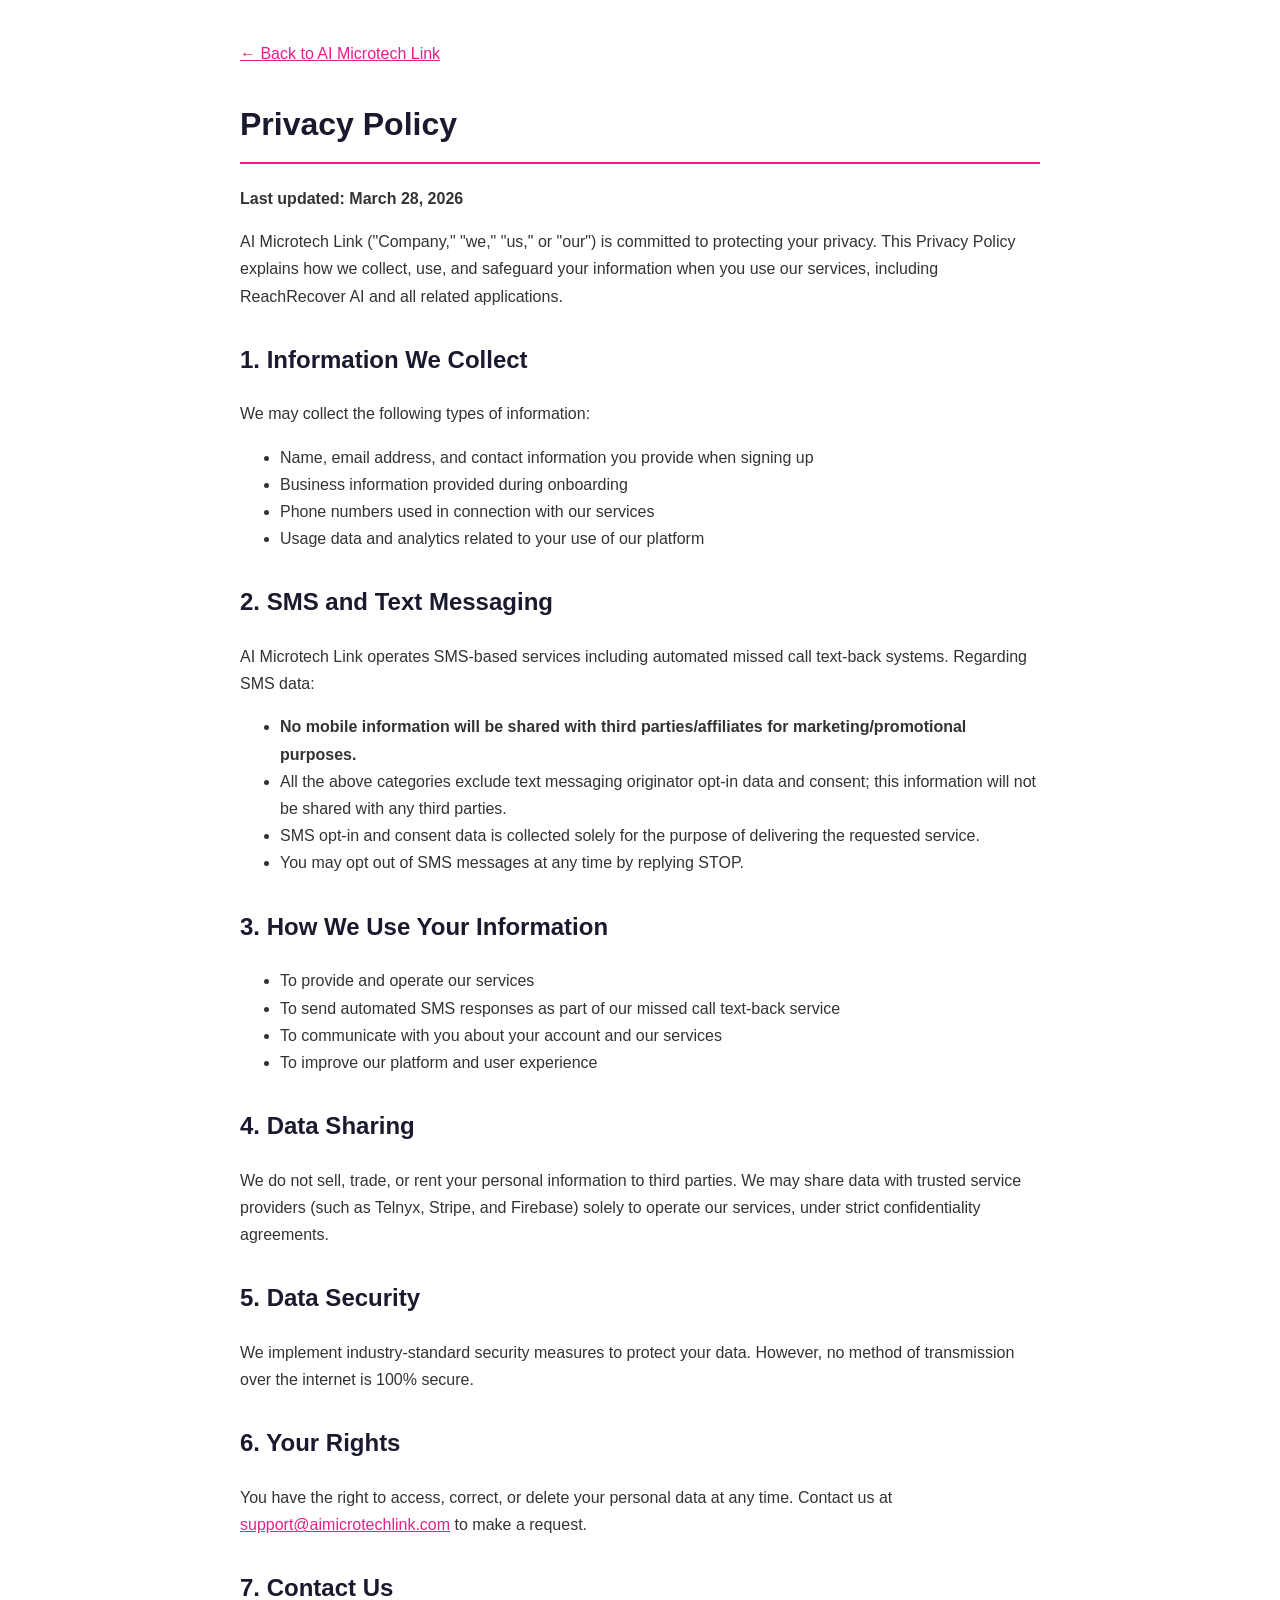
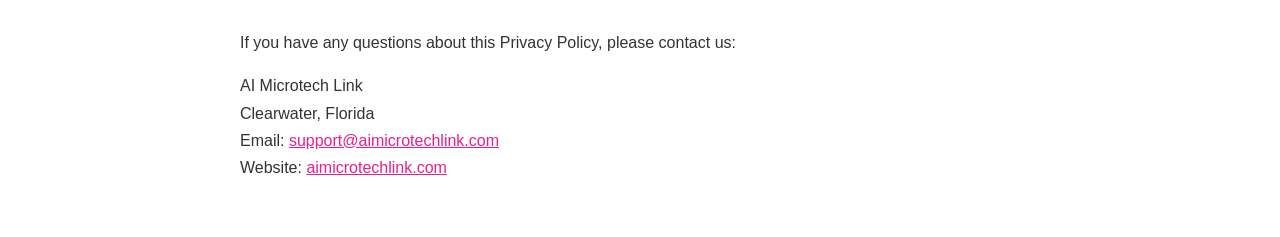
==== privacy-policy.html @ d42d4efc "Add privacy policy and terms pages for 10DLC compliance Co-Authored-By: Claude Sonnet 4.6 <noreply@a" ====
<!doctype html>
<html lang="en">
<head>
  <meta charset="UTF-8" />
  <meta name="viewport" content="width=device-width, initial-scale=1.0" />
  <title>Privacy Policy | AI Microtech Link</title>
  <meta name="description" content="Privacy Policy for AI Microtech Link and its services." />
  <link rel="canonical" href="https://aimicrotechlink.com/privacy-policy" />
  <style>
    body { font-family: Arial, sans-serif; max-width: 800px; margin: 0 auto; padding: 40px 20px; color: #333; line-height: 1.7; }
    h1 { color: #1a1a2e; border-bottom: 2px solid #e91e8c; padding-bottom: 10px; }
    h2 { color: #1a1a2e; margin-top: 30px; }
    a { color: #e91e8c; }
    .back { margin-bottom: 30px; }
  </style>
</head>
<body>
  <div class="back"><a href="/">&larr; Back to AI Microtech Link</a></div>
  <h1>Privacy Policy</h1>
  <p><strong>Last updated: March 28, 2026</strong></p>

  <p>AI Microtech Link ("Company," "we," "us," or "our") is committed to protecting your privacy. This Privacy Policy explains how we collect, use, and safeguard your information when you use our services, including ReachRecover AI and all related applications.</p>

  <h2>1. Information We Collect</h2>
  <p>We may collect the following types of information:</p>
  <ul>
    <li>Name, email address, and contact information you provide when signing up</li>
    <li>Business information provided during onboarding</li>
    <li>Phone numbers used in connection with our services</li>
    <li>Usage data and analytics related to your use of our platform</li>
  </ul>

  <h2>2. SMS and Text Messaging</h2>
  <p>AI Microtech Link operates SMS-based services including automated missed call text-back systems. Regarding SMS data:</p>
  <ul>
    <li><strong>No mobile information will be shared with third parties/affiliates for marketing/promotional purposes.</strong></li>
    <li>All the above categories exclude text messaging originator opt-in data and consent; this information will not be shared with any third parties.</li>
    <li>SMS opt-in and consent data is collected solely for the purpose of delivering the requested service.</li>
    <li>You may opt out of SMS messages at any time by replying STOP.</li>
  </ul>

  <h2>3. How We Use Your Information</h2>
  <ul>
    <li>To provide and operate our services</li>
    <li>To send automated SMS responses as part of our missed call text-back service</li>
    <li>To communicate with you about your account and our services</li>
    <li>To improve our platform and user experience</li>
  </ul>

  <h2>4. Data Sharing</h2>
  <p>We do not sell, trade, or rent your personal information to third parties. We may share data with trusted service providers (such as Telnyx, Stripe, and Firebase) solely to operate our services, under strict confidentiality agreements.</p>

  <h2>5. Data Security</h2>
  <p>We implement industry-standard security measures to protect your data. However, no method of transmission over the internet is 100% secure.</p>

  <h2>6. Your Rights</h2>
  <p>You have the right to access, correct, or delete your personal data at any time. Contact us at <a href="mailto:support@aimicrotechlink.com">support@aimicrotechlink.com</a> to make a request.</p>

  <h2>7. Contact Us</h2>
  <p>If you have any questions about this Privacy Policy, please contact us:</p>
  <p>
    AI Microtech Link<br>
    Clearwater, Florida<br>
    Email: <a href="mailto:support@aimicrotechlink.com">support@aimicrotechlink.com</a><br>
    Website: <a href="https://aimicrotechlink.com">aimicrotechlink.com</a>
  </p>
</body>
</html>
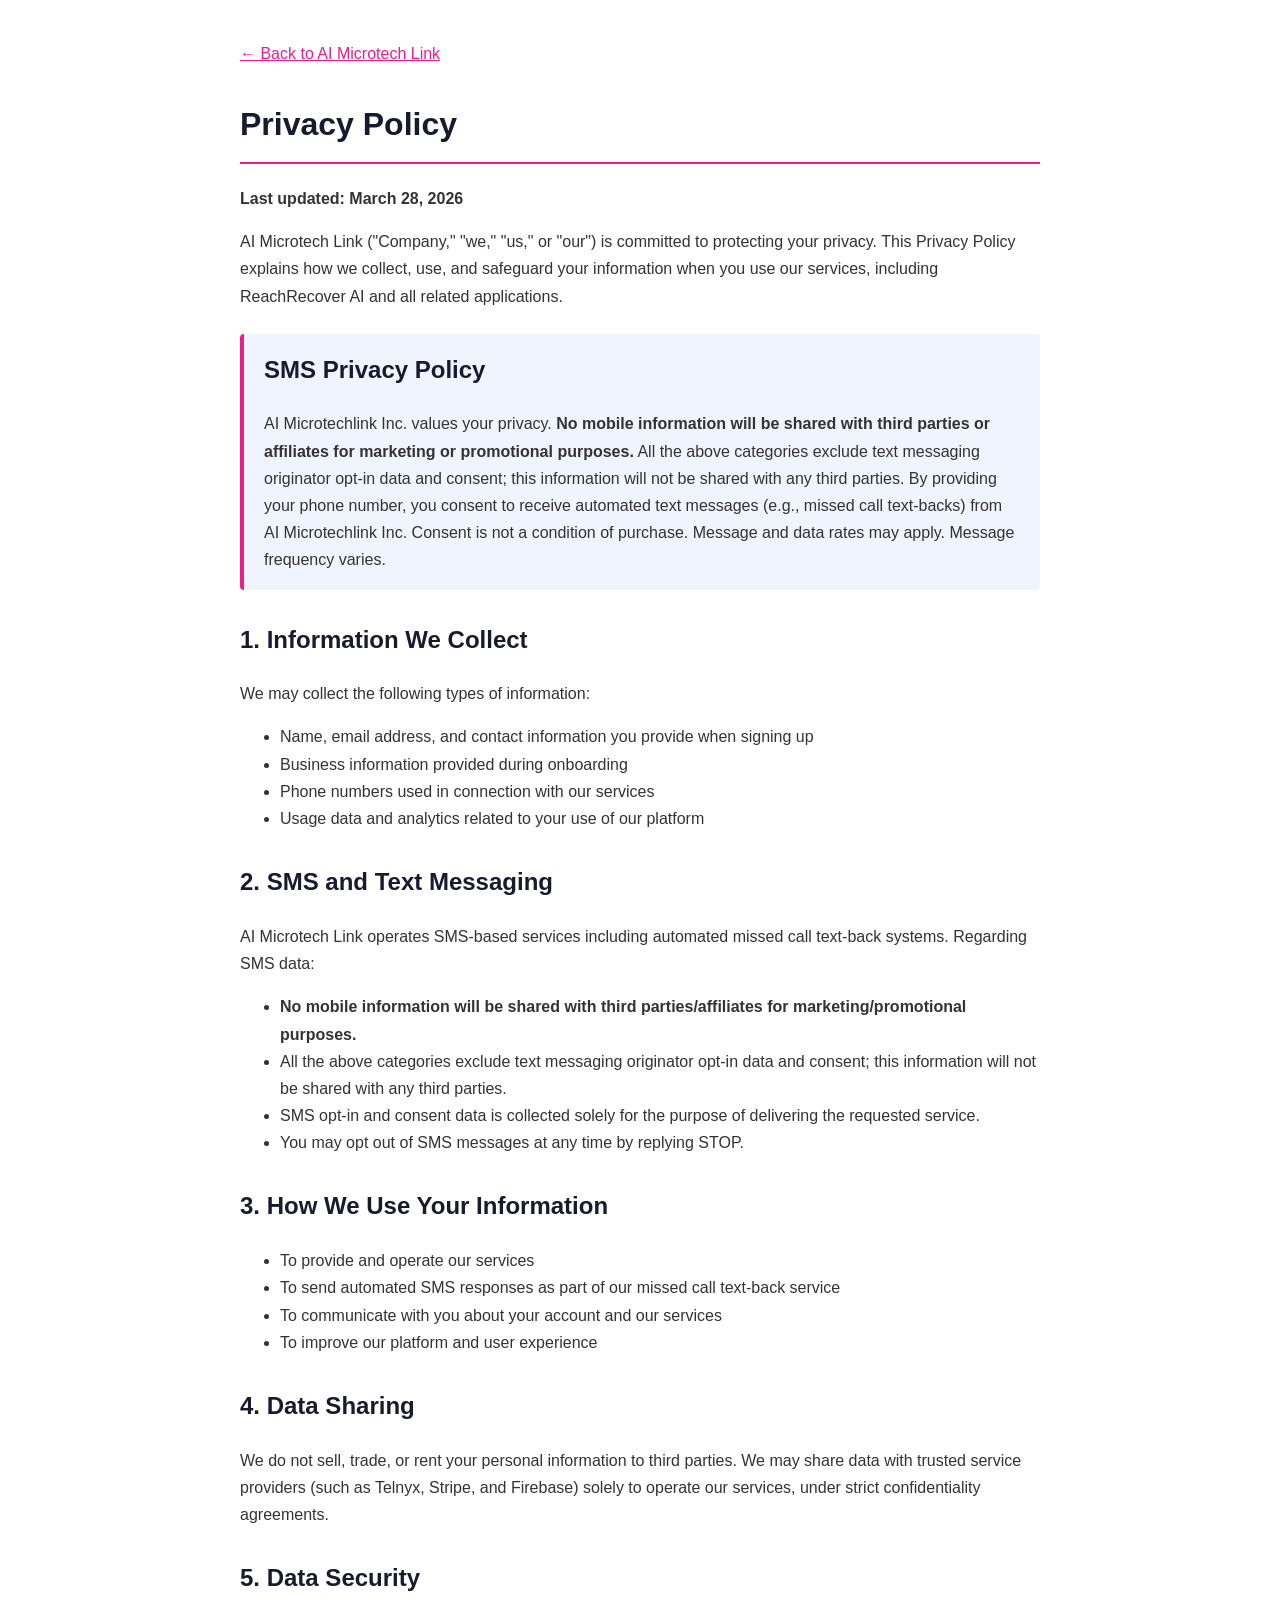
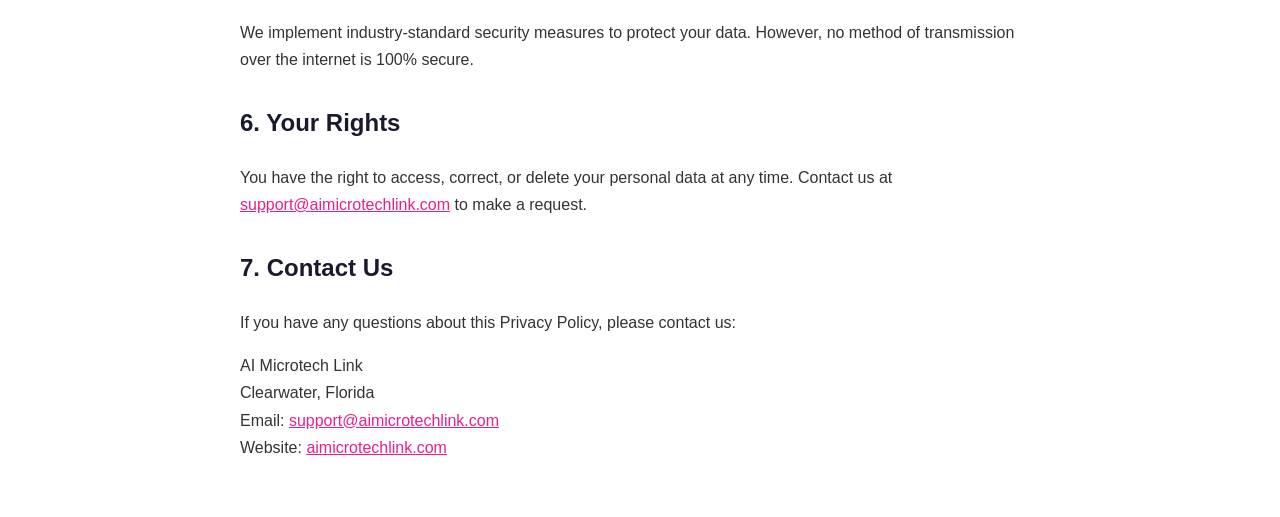
==== commit 9408495e: "Fix 10DLC compliance: add contact page with SMS consent checkbox, update privacy policy with SMS dis" ====
--- a/privacy-policy.html
+++ b/privacy-policy.html
@@ -20,6 +20,11 @@
   <p><strong>Last updated: March 28, 2026</strong></p>
 
   <p>AI Microtech Link ("Company," "we," "us," or "our") is committed to protecting your privacy. This Privacy Policy explains how we collect, use, and safeguard your information when you use our services, including ReachRecover AI and all related applications.</p>
+
+  <div style="background:#f0f4ff; border-left:4px solid #e91e8c; padding:16px 20px; margin:24px 0; border-radius:4px;">
+    <h2 style="margin-top:0; color:#1a1a2e;">SMS Privacy Policy</h2>
+    <p style="margin-bottom:0;">AI Microtechlink Inc. values your privacy. <strong>No mobile information will be shared with third parties or affiliates for marketing or promotional purposes.</strong> All the above categories exclude text messaging originator opt-in data and consent; this information will not be shared with any third parties. By providing your phone number, you consent to receive automated text messages (e.g., missed call text-backs) from AI Microtechlink Inc. Consent is not a condition of purchase. Message and data rates may apply. Message frequency varies.</p>
+  </div>
 
   <h2>1. Information We Collect</h2>
   <p>We may collect the following types of information:</p>
